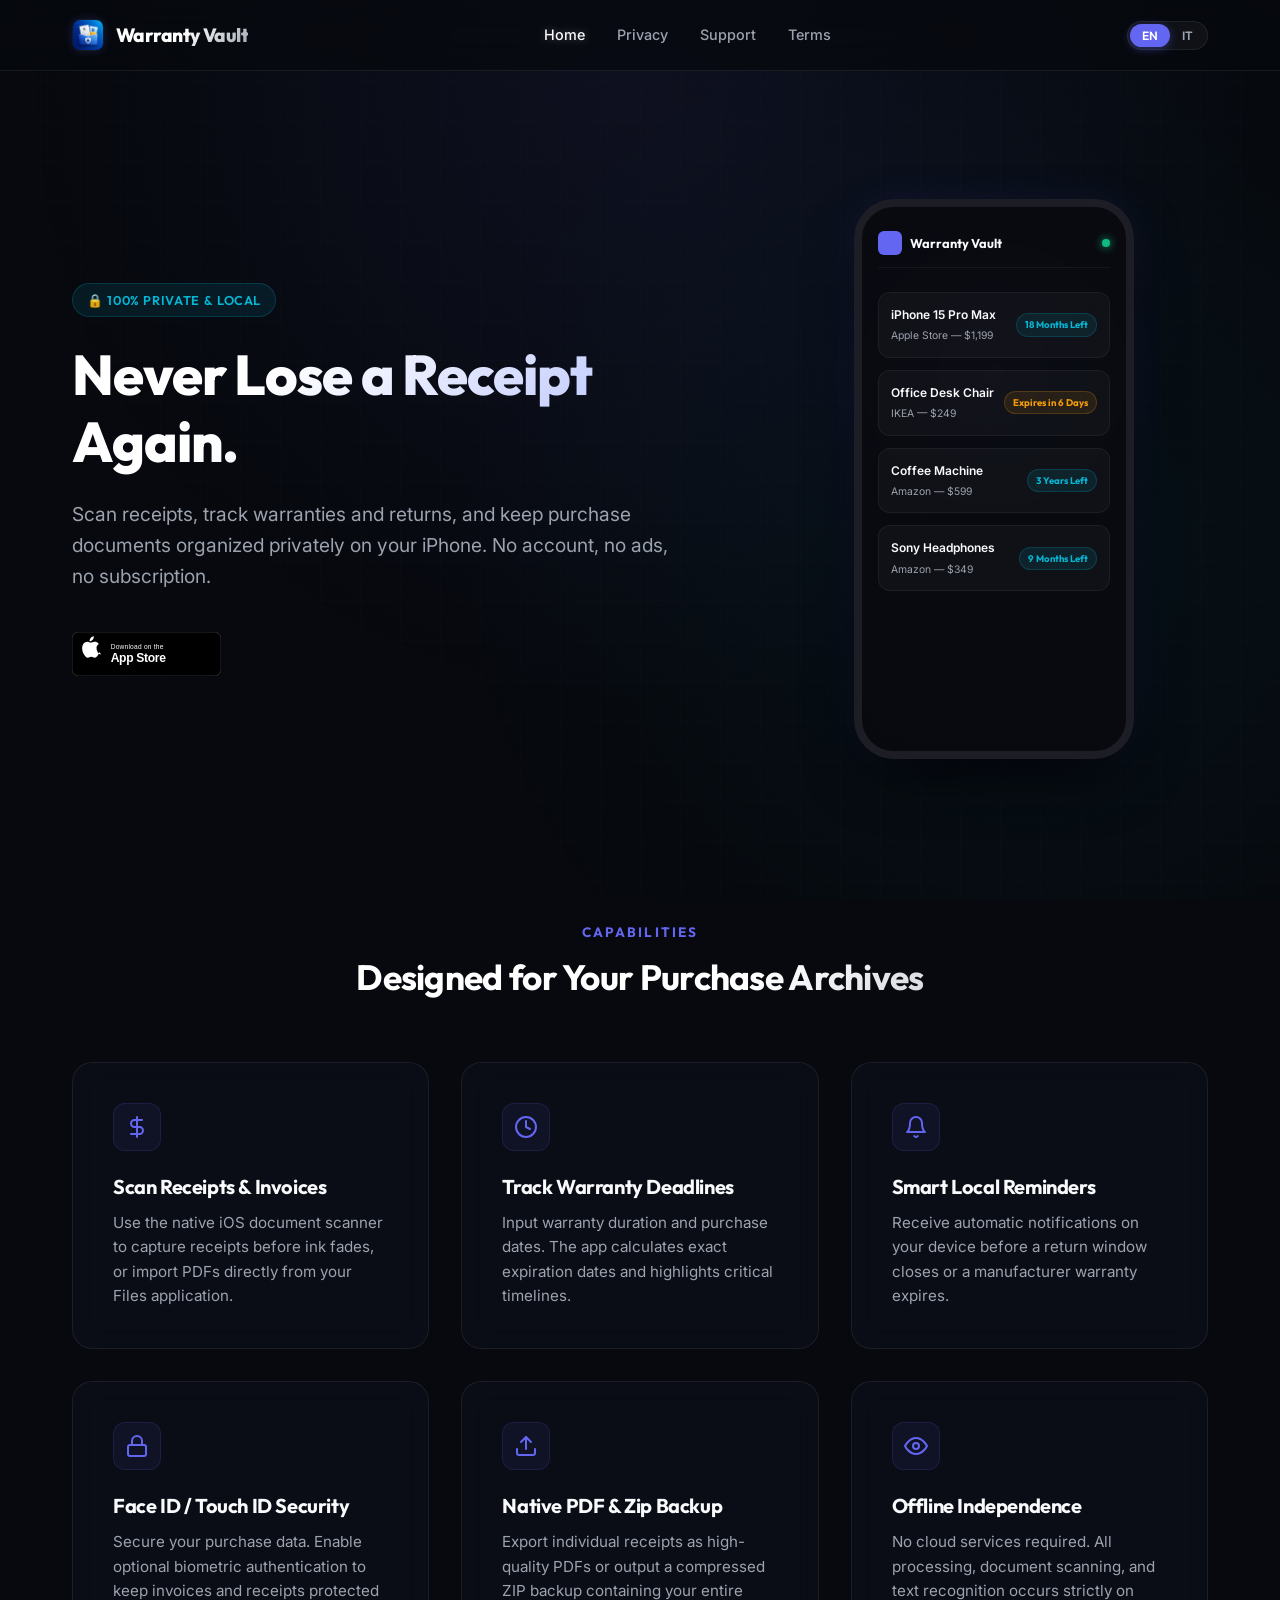
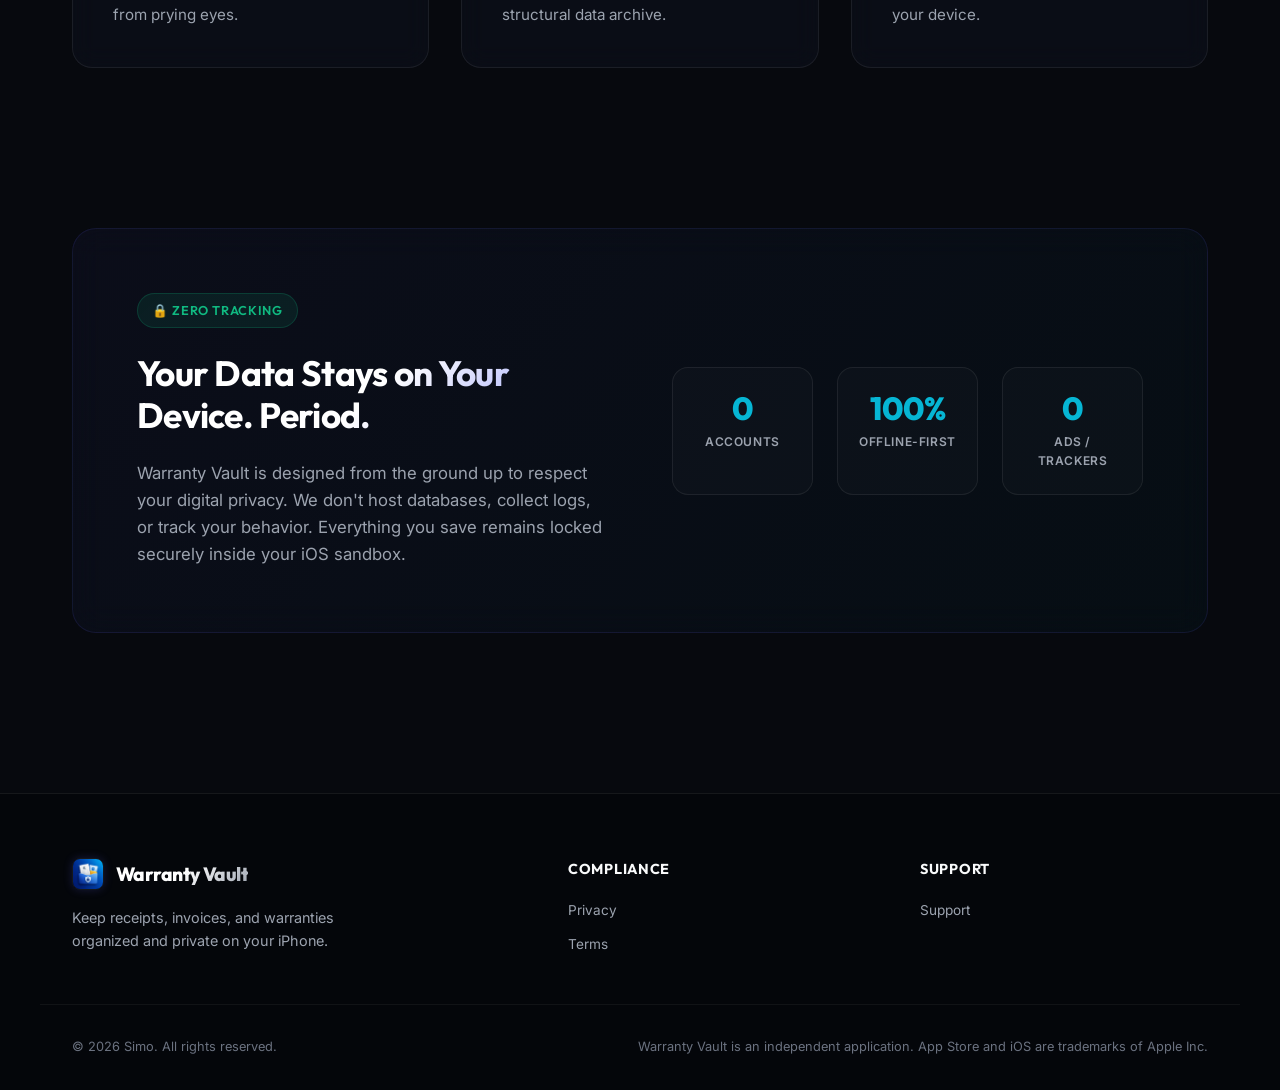
==== index.html @ 5eaad589 "creation sito web" ====
<!DOCTYPE html>
<html lang="en">
<head>
  <meta charset="UTF-8">
  <meta name="viewport" content="width=device-width, initial-scale=1.0">
  <title>Warranty Vault — Receipt & Warranty Tracker for iOS</title>
  <meta name="description" content="Scan receipts, track warranties & returns, and keep purchase documents organized privately on your iPhone. No account, no ads, no subscriptions.">
  <link rel="stylesheet" href="style.css">
  <link rel="shortcut icon" href="assets/appicon.png" type="image/png">
</head>
<body>

  <!-- Navigation Header -->
  <header>
    <div class="container nav-container">
      <a href="index.html" class="logo-group">
        <img src="assets/appicon.png" alt="Warranty Vault Logo" class="logo-icon">
        <span class="logo-text">Warranty Vault</span>
      </a>
      
      <nav>
        <ul class="nav-links">
          <li><a href="index.html" class="nav-link active" data-i18n="nav_home">Home</a></li>
          <li><a href="privacy.html" class="nav-link" data-i18n="nav_privacy">Privacy</a></li>
          <li><a href="support.html" class="nav-link" data-i18n="nav_support">Support</a></li>
          <li><a href="terms.html" class="nav-link" data-i18n="nav_terms">Terms</a></li>
        </ul>
      </nav>

      <div class="nav-controls">
        <div class="lang-switch">
          <button class="lang-btn active" id="lang-en" onclick="setLanguage('en')">EN</button>
          <button class="lang-btn" id="lang-it" onclick="setLanguage('it')">IT</button>
        </div>
      </div>
    </div>
  </header>

  <!-- Hero Section -->
  <section class="hero-section">
    <div class="container hero-grid">
      <div class="hero-content">
        <span class="badge-privacy" data-i18n="hero_badge">🔒 100% Private &amp; Local</span>
        <h1 class="hero-title" data-i18n="hero_title">Never Lose a Receipt Again.</h1>
        <p class="hero-subtitle" data-i18n="hero_subtitle">Scan receipts, track warranties, and organize product documents privately in one secure vault. No accounts, no subscriptions, no tracking.</p>
        
        <div class="hero-ctas">
          <a href="#" class="btn-appstore">
            <img src="assets/appstore.svg" alt="Download on the App Store">
          </a>
        </div>
      </div>
      
      <div class="hero-mockup-wrapper">
        <div class="glow-backdrop"></div>
        <div class="phone-mockup-container">
          <div class="mockup-ui">
            <div class="mockup-header">
              <div class="mockup-logo-area">
                <div class="mockup-logo"></div>
                <span class="mockup-logo-text" data-i18n="mockup_logo_text">Warranty Vault</span>
              </div>
              <div class="mockup-status-dot"></div>
            </div>
            
            <div class="mockup-list">
              <div class="mockup-card">
                <div class="mockup-card-left">
                  <span class="mockup-card-title" data-i18n="mockup_c1_title">iPhone 15 Pro Max</span>
                  <span class="mockup-card-sub" data-i18n="mockup_c1_sub">Apple Store — $1,199</span>
                </div>
                <span class="mockup-card-badge badge-cyan" data-i18n="mockup_c1_badge">18 Months Left</span>
              </div>
              
              <div class="mockup-card">
                <div class="mockup-card-left">
                  <span class="mockup-card-title" data-i18n="mockup_c2_title">Office Desk Chair</span>
                  <span class="mockup-card-sub" data-i18n="mockup_c2_sub">IKEA — $249</span>
                </div>
                <span class="mockup-card-badge badge-yellow" data-i18n="mockup_c2_badge">Expires in 6 Days</span>
              </div>

              <div class="mockup-card">
                <div class="mockup-card-left">
                  <span class="mockup-card-title" data-i18n="mockup_c3_title">Coffee Machine</span>
                  <span class="mockup-card-sub" data-i18n="mockup_c3_sub">Amazon — $599</span>
                </div>
                <span class="mockup-card-badge badge-cyan" data-i18n="mockup_c3_badge">3 Years Left</span>
              </div>

              <div class="mockup-card">
                <div class="mockup-card-left">
                  <span class="mockup-card-title" data-i18n="mockup_c4_title">Noise Canceling Headphones</span>
                  <span class="mockup-card-sub" data-i18n="mockup_c4_sub">Sony — $349</span>
                </div>
                <span class="mockup-card-badge badge-cyan" data-i18n="mockup_c4_badge">9 Months Left</span>
              </div>
            </div>
          </div>
        </div>
      </div>
    </div>
  </section>

  <!-- Features Grid -->
  <section class="features-section">
    <div class="container">
      <div class="section-header">
        <span class="section-label" data-i18n="features_label">Capabilities</span>
        <h2 class="section-title" data-i18n="features_title">Designed for Your Purchase Archives</h2>
      </div>

      <div class="features-grid">
        <!-- Feature 1 -->
        <div class="feature-card">
          <div class="feature-icon-box">
            <svg xmlns="http://www.w3.org/2000/svg" width="24" height="24" viewBox="0 0 24 24" fill="none" stroke="currentColor" stroke-width="2" stroke-linecap="round" stroke-linejoin="round"><path d="M12 2v20M17 5H9.5a3.5 3.5 0 0 0 0 7h5a3.5 3.5 0 0 1 0 7H6"/></svg>
          </div>
          <h3 class="feature-card-title" data-i18n="f1_title">Scan Receipts &amp; Invoices</h3>
          <p class="feature-card-desc" data-i18n="f1_desc">Use the native iOS document scanner to capture receipts before ink fades, or import PDFs directly from your Files application.</p>
        </div>

        <!-- Feature 2 -->
        <div class="feature-card">
          <div class="feature-icon-box">
            <svg xmlns="http://www.w3.org/2000/svg" width="24" height="24" viewBox="0 0 24 24" fill="none" stroke="currentColor" stroke-width="2" stroke-linecap="round" stroke-linejoin="round"><circle cx="12" cy="12" r="10"/><polyline points="12 6 12 12 16 14"/></svg>
          </div>
          <h3 class="feature-card-title" data-i18n="f2_title">Track Warranty Deadlines</h3>
          <p class="feature-card-desc" data-i18n="f2_desc">Input warranty duration and purchase dates. The app calculates exact expiration dates and highlights critical timelines.</p>
        </div>

        <!-- Feature 3 -->
        <div class="feature-card">
          <div class="feature-icon-box">
            <svg xmlns="http://www.w3.org/2000/svg" width="24" height="24" viewBox="0 0 24 24" fill="none" stroke="currentColor" stroke-width="2" stroke-linecap="round" stroke-linejoin="round"><path d="M18 8A6 6 0 0 0 6 8c0 7-3 9-3 9h18s-3-2-3-9"/><path d="M13.73 21a2 2 0 0 1-3.46 0"/></svg>
          </div>
          <h3 class="feature-card-title" data-i18n="f3_title">Smart Local Reminders</h3>
          <p class="feature-card-desc" data-i18n="f3_desc">Receive automatic notifications on your device before a return window closes or a manufacturer warranty expires.</p>
        </div>

        <!-- Feature 4 -->
        <div class="feature-card">
          <div class="feature-icon-box">
            <svg xmlns="http://www.w3.org/2000/svg" width="24" height="24" viewBox="0 0 24 24" fill="none" stroke="currentColor" stroke-width="2" stroke-linecap="round" stroke-linejoin="round"><rect x="3" y="11" width="18" height="11" rx="2" ry="2"/><path d="M7 11V7a5 5 0 0 1 10 0v4"/></svg>
          </div>
          <h3 class="feature-card-title" data-i18n="f4_title">Face ID / Touch ID Security</h3>
          <p class="feature-card-desc" data-i18n="f4_desc">Secure your purchase data. Enable optional biometric authentication to keep invoices and receipts protected from prying eyes.</p>
        </div>

        <!-- Feature 5 -->
        <div class="feature-card">
          <div class="feature-icon-box">
            <svg xmlns="http://www.w3.org/2000/svg" width="24" height="24" viewBox="0 0 24 24" fill="none" stroke="currentColor" stroke-width="2" stroke-linecap="round" stroke-linejoin="round"><path d="M21 15v4a2 2 0 0 1-2 2H5a2 2 0 0 1-2-2v-4"/><polyline points="17 8 12 3 7 8"/><line x1="12" y1="3" x2="12" y2="15"/></svg>
          </div>
          <h3 class="feature-card-title" data-i18n="f5_title">Native PDF &amp; Zip Backup</h3>
          <p class="feature-card-desc" data-i18n="f5_desc">Export individual receipts as high-quality PDFs or output a compressed ZIP backup containing your entire structural data archive.</p>
        </div>

        <!-- Feature 6 -->
        <div class="feature-card">
          <div class="feature-icon-box">
            <svg xmlns="http://www.w3.org/2000/svg" width="24" height="24" viewBox="0 0 24 24" fill="none" stroke="currentColor" stroke-width="2" stroke-linecap="round" stroke-linejoin="round"><path d="M1 12s4-8 11-8 11 8 11 8-4 8-11 8-11-8-11-8z"/><circle cx="12" cy="12" r="3"/></svg>
          </div>
          <h3 class="feature-card-title" data-i18n="f6_title">Offline Independence</h3>
          <p class="feature-card-desc" data-i18n="f6_desc">No cloud services required. All processing, document scanning, and text recognition occurs strictly on your device.</p>
        </div>
      </div>
    </div>
  </section>

  <!-- Privacy Callout -->
  <section class="privacy-assurance-section">
    <div class="container">
      <div class="privacy-box">
        <div class="privacy-left">
          <span class="badge-privacy" style="background: rgba(16, 185, 129, 0.1); border-color: rgba(16, 185, 129, 0.2); color: #10b981;" data-i18n="priv_badge">🔒 Zero Tracking</span>
          <h2 class="privacy-title" data-i18n="priv_title">Your Data Stays on Your Device. Period.</h2>
          <p class="privacy-desc" data-i18n="priv_desc">Warranty Vault is designed from the ground up to respect your digital privacy. We don't host databases, collect logs, or track your behavior. Everything you save remains locked securely inside your iOS sandbox.</p>
        </div>
        <div class="privacy-metrics">
          <div class="metric-card">
            <div class="metric-val">0</div>
            <div class="metric-lbl" data-i18n="priv_m1">Accounts</div>
          </div>
          <div class="metric-card">
            <div class="metric-val">100%</div>
            <div class="metric-lbl" data-i18n="priv_m2">Offline-first</div>
          </div>
          <div class="metric-card">
            <div class="metric-val">0</div>
            <div class="metric-lbl" data-i18n="priv_m3">Ads / trackers</div>
          </div>
        </div>
      </div>
    </div>
  </section>

  <!-- Footer -->
  <footer>
    <div class="container footer-grid">
      <div class="footer-brand">
        <a href="index.html" class="logo-group">
          <img src="assets/appicon.png" alt="Warranty Vault Logo" class="logo-icon">
          <span class="logo-text">Warranty Vault</span>
        </a>
        <p class="footer-tagline" data-i18n="footer_tagline">Keep receipts, invoices, and warranties organized and private on your iPhone.</p>
      </div>
      
      <div class="footer-nav">
        <span class="footer-nav-title" data-i18n="footer_title_legal">Compliance</span>
        <ul class="footer-nav-links">
          <li><a href="privacy.html" class="footer-nav-link" data-i18n="nav_privacy">Privacy Policy</a></li>
          <li><a href="terms.html" class="footer-nav-link" data-i18n="nav_terms">Terms of Service</a></li>
        </ul>
      </div>

      <div class="footer-nav">
        <span class="footer-nav-title" data-i18n="footer_title_support">Support</span>
        <ul class="footer-nav-links">
          <li><a href="support.html" class="footer-nav-link" data-i18n="nav_support">Contact Support / FAQs</a></li>
        </ul>
      </div>
    </div>
    
    <div class="container footer-bottom">
      <span data-i18n="footer_copyright">© 2026 Simo. All rights reserved.</span>
      <span data-i18n="footer_legal_notes">Warranty Vault is an independent application. App Store and iOS are trademarks of Apple Inc.</span>
    </div>
  </footer>

  <script src="app.js"></script>
</body>
</html>
---- style.css ----
@import url('https://fonts.googleapis.com/css2?family=Inter:wght@300;400;500;600;700&family=Outfit:wght@400;500;600;700;800&display=swap');

:root {
  --bg-primary: #07090e;
  --bg-secondary: #0f131f;
  --bg-card: rgba(15, 20, 35, 0.4);
  --bg-glass: rgba(255, 255, 255, 0.02);
  --border-glass: rgba(255, 255, 255, 0.07);
  --border-glass-hover: rgba(255, 255, 255, 0.15);
  
  --accent-primary: #6366f1;
  --accent-primary-rgb: 99, 102, 241;
  --accent-secondary: #06b6d4;
  --accent-secondary-rgb: 6, 182, 212;
  
  --text-primary: #f9fafb;
  --text-secondary: #9ca3af;
  --text-muted: #6b7280;
  
  --font-sans: 'Inter', -apple-system, BlinkMacSystemFont, "Segoe UI", Roboto, Helvetica, Arial, sans-serif;
  --font-tech: 'Outfit', sans-serif;
  
  --transition-smooth: all 0.3s cubic-bezier(0.4, 0, 0.2, 1);
  --glow-shadow: 0 0 30px rgba(99, 102, 241, 0.15);
  --container-width: 1200px;
}

/* Base Reset */
*, *::before, *::after {
  box-sizing: border-box;
  margin: 0;
  padding: 0;
}

html {
  scroll-behavior: smooth;
  color-scheme: dark;
}

body {
  font-family: var(--font-sans);
  background-color: var(--bg-primary);
  color: var(--text-primary);
  line-height: 1.6;
  overflow-x: hidden;
  position: relative;
}

/* Geometric Tech Background Grid Overlay */
body::before {
  content: "";
  position: fixed;
  top: 0;
  left: 0;
  width: 100vw;
  height: 100vh;
  background-image: 
    radial-gradient(circle at 50% 10%, rgba(99, 102, 241, 0.08) 0%, transparent 60%),
    radial-gradient(circle at 80% 60%, rgba(6, 182, 212, 0.05) 0%, transparent 50%),
    linear-gradient(rgba(255, 255, 255, 0.007) 1px, transparent 1px),
    linear-gradient(90deg, rgba(255, 255, 255, 0.007) 1px, transparent 1px);
  background-size: 100% 100%, 100% 100%, 40px 40px, 40px 40px;
  z-index: -1;
  pointer-events: none;
}

/* Scrollbar Styling */
::-webkit-scrollbar {
  width: 8px;
}
::-webkit-scrollbar-track {
  background: var(--bg-primary);
}
::-webkit-scrollbar-thumb {
  background: rgba(255, 255, 255, 0.1);
  border-radius: 4px;
}
::-webkit-scrollbar-thumb:hover {
  background: var(--accent-primary);
}

/* Typography */
h1, h2, h3, h4 {
  font-family: var(--font-tech);
  font-weight: 700;
  letter-spacing: -0.02em;
  line-height: 1.2;
}

a {
  color: inherit;
  text-decoration: none;
  transition: var(--transition-smooth);
}

/* Custom Selection Color */
::selection {
  background-color: rgba(99, 102, 241, 0.3);
  color: #fff;
}

/* Shared Containers */
.container {
  max-width: var(--container-width);
  margin: 0 auto;
  padding: 0 2rem;
  width: 100%;
}

/* Navigation Header */
header {
  position: sticky;
  top: 0;
  width: 100%;
  z-index: 100;
  background: rgba(7, 9, 14, 0.7);
  backdrop-filter: blur(16px);
  -webkit-backdrop-filter: blur(16px);
  border-bottom: 1px solid var(--border-glass);
}

header .nav-container {
  display: flex;
  justify-content: space-between;
  align-items: center;
  height: 70px;
}

.logo-group {
  display: flex;
  align-items: center;
  gap: 0.75rem;
}

.logo-icon {
  width: 32px;
  height: 32px;
  border-radius: 8px;
  border: 1px solid var(--border-glass);
  box-shadow: 0 0 10px rgba(99, 102, 241, 0.2);
}

.logo-text {
  font-family: var(--font-tech);
  font-weight: 800;
  font-size: 1.2rem;
  letter-spacing: -0.03em;
  background: linear-gradient(135deg, #fff 50%, #9ca3af 100%);
  -webkit-background-clip: text;
  -webkit-text-fill-color: transparent;
}

.nav-links {
  display: flex;
  align-items: center;
  gap: 2rem;
  list-style: none;
}

.nav-link {
  font-size: 0.9rem;
  color: var(--text-secondary);
  font-weight: 500;
}

.nav-link:hover, .nav-link.active {
  color: var(--text-primary);
  text-shadow: 0 0 10px rgba(255, 255, 255, 0.3);
}

/* Controls (Language switch) */
.nav-controls {
  display: flex;
  align-items: center;
  gap: 1rem;
}

.lang-switch {
  display: flex;
  background: rgba(255, 255, 255, 0.04);
  border: 1px solid var(--border-glass);
  border-radius: 20px;
  padding: 2px;
  position: relative;
}

.lang-btn {
  background: transparent;
  border: none;
  color: var(--text-secondary);
  padding: 4px 12px;
  font-family: var(--font-tech);
  font-weight: 600;
  font-size: 0.75rem;
  cursor: pointer;
  border-radius: 18px;
  transition: var(--transition-smooth);
}

.lang-btn.active {
  background: var(--accent-primary);
  color: #fff;
  box-shadow: 0 2px 10px rgba(99, 102, 241, 0.4);
}

/* Hero Section */
.hero-section {
  padding: 8rem 0 5rem 0;
  position: relative;
  overflow: hidden;
}

.hero-grid {
  display: grid;
  grid-template-columns: 1.2fr 0.8fr;
  gap: 4rem;
  align-items: center;
}

.hero-content {
  display: flex;
  flex-direction: column;
  gap: 1.5rem;
}

.badge-privacy {
  display: inline-flex;
  align-items: center;
  gap: 0.5rem;
  background: rgba(6, 182, 212, 0.1);
  border: 1px solid rgba(6, 182, 212, 0.2);
  color: var(--accent-secondary);
  font-family: var(--font-tech);
  font-weight: 600;
  font-size: 0.8rem;
  padding: 6px 14px;
  border-radius: 50px;
  align-self: flex-start;
  letter-spacing: 0.05em;
  text-transform: uppercase;
}

.hero-title {
  font-size: 3.5rem;
  font-weight: 800;
  background: linear-gradient(135deg, #ffffff 30%, #a5b4fc 100%);
  -webkit-background-clip: text;
  -webkit-text-fill-color: transparent;
}

.hero-subtitle {
  font-size: 1.2rem;
  color: var(--text-secondary);
  max-width: 600px;
}

.hero-ctas {
  display: flex;
  align-items: center;
  gap: 1.25rem;
  margin-top: 1rem;
}

.btn-primary {
  display: inline-flex;
  align-items: center;
  justify-content: center;
  background: linear-gradient(135deg, var(--accent-primary) 0%, #4338ca 100%);
  border: 1px solid rgba(255, 255, 255, 0.1);
  color: #fff;
  font-family: var(--font-tech);
  font-weight: 600;
  padding: 12px 28px;
  border-radius: 10px;
  gap: 0.75rem;
  box-shadow: var(--glow-shadow);
}

.btn-primary:hover {
  transform: translateY(-2px);
  box-shadow: 0 0 40px rgba(99, 102, 241, 0.35);
  border-color: rgba(255, 255, 255, 0.25);
}

.btn-appstore img {
  height: 44px;
  width: auto;
  display: block;
}

.btn-appstore:hover {
  transform: translateY(-2px);
  filter: brightness(1.1);
}

/* Glass Mockup Frame */
.hero-mockup-wrapper {
  position: relative;
  display: flex;
  justify-content: center;
}

.phone-mockup-container {
  width: 280px;
  height: 560px;
  background: rgba(10, 10, 15, 0.85);
  border: 8px solid #1c1d25;
  border-radius: 40px;
  box-shadow: 0 25px 60px -15px rgba(0, 0, 0, 0.9), 0 0 40px rgba(99, 102, 241, 0.1);
  overflow: hidden;
  position: relative;
}

/* Dynamic glow effect behind phone */
.glow-backdrop {
  position: absolute;
  width: 350px;
  height: 350px;
  background: radial-gradient(circle, rgba(99, 102, 241, 0.15) 0%, transparent 70%);
  z-index: -1;
  filter: blur(20px);
}

/* Internal Mockup Shell (UI of Warranty Vault) */
.mockup-ui {
  display: flex;
  flex-direction: column;
  height: 100%;
  padding: 1.5rem 1rem;
}

.mockup-header {
  display: flex;
  justify-content: space-between;
  align-items: center;
  margin-bottom: 1.5rem;
  border-bottom: 1px solid rgba(255, 255, 255, 0.05);
  padding-bottom: 0.75rem;
}

.mockup-logo-area {
  display: flex;
  align-items: center;
  gap: 0.5rem;
}

.mockup-logo {
  width: 24px;
  height: 24px;
  border-radius: 6px;
  background: var(--accent-primary);
}

.mockup-logo-text {
  font-family: var(--font-tech);
  font-size: 0.8rem;
  font-weight: 700;
}

.mockup-status-dot {
  width: 8px;
  height: 8px;
  border-radius: 50%;
  background: #10b981;
  box-shadow: 0 0 8px #10b981;
}

/* Mockup Lists */
.mockup-list {
  display: flex;
  flex-direction: column;
  gap: 0.75rem;
}

.mockup-card {
  background: rgba(255, 255, 255, 0.03);
  border: 1px solid rgba(255, 255, 255, 0.05);
  border-radius: 12px;
  padding: 0.75rem;
  display: flex;
  justify-content: space-between;
  align-items: center;
}

.mockup-card-left {
  display: flex;
  flex-direction: column;
  gap: 0.25rem;
}

.mockup-card-title {
  font-size: 0.75rem;
  font-weight: 600;
}

.mockup-card-sub {
  font-size: 0.65rem;
  color: var(--text-secondary);
}

.mockup-card-badge {
  font-size: 0.6rem;
  font-family: var(--font-tech);
  font-weight: 700;
  padding: 3px 8px;
  border-radius: 30px;
}

.badge-cyan {
  background: rgba(6, 182, 212, 0.1);
  color: var(--accent-secondary);
  border: 1px solid rgba(6, 182, 212, 0.2);
}

.badge-yellow {
  background: rgba(245, 158, 11, 0.1);
  color: #f59e0b;
  border: 1px solid rgba(245, 158, 11, 0.2);
}

/* Section Header */
.section-header {
  text-align: center;
  margin-bottom: 4rem;
}

.section-label {
  display: inline-block;
  font-family: var(--font-tech);
  color: var(--accent-primary);
  font-weight: 700;
  font-size: 0.85rem;
  letter-spacing: 0.15em;
  text-transform: uppercase;
  margin-bottom: 0.75rem;
}

.section-title {
  font-size: 2.2rem;
  background: linear-gradient(135deg, #fff 60%, #9ca3af 100%);
  -webkit-background-clip: text;
  -webkit-text-fill-color: transparent;
}

/* Features Grid */
.features-section {
  padding: 5rem 0;
}

.features-grid {
  display: grid;
  grid-template-columns: repeat(auto-fit, minmax(320px, 1fr));
  gap: 2rem;
}

.feature-card {
  background: var(--bg-card);
  border: 1px solid var(--border-glass);
  border-radius: 20px;
  padding: 2.5rem;
  backdrop-filter: blur(12px);
  -webkit-backdrop-filter: blur(12px);
  transition: var(--transition-smooth);
  position: relative;
  overflow: hidden;
}

.feature-card::before {
  content: "";
  position: absolute;
  top: 0;
  left: 0;
  width: 100%;
  height: 2px;
  background: linear-gradient(90deg, var(--accent-primary), var(--accent-secondary));
  opacity: 0;
  transition: var(--transition-smooth);
}

.feature-card:hover {
  transform: translateY(-5px);
  border-color: var(--border-glass-hover);
  box-shadow: 0 10px 30px -10px rgba(0, 0, 0, 0.5), 0 0 20px rgba(99, 102, 241, 0.05);
}

.feature-card:hover::before {
  opacity: 1;
}

.feature-icon-box {
  width: 48px;
  height: 48px;
  border-radius: 12px;
  background: rgba(99, 102, 241, 0.07);
  border: 1px solid rgba(99, 102, 241, 0.15);
  display: flex;
  align-items: center;
  justify-content: center;
  margin-bottom: 1.5rem;
  color: var(--accent-primary);
}

.feature-card:hover .feature-icon-box {
  background: rgba(99, 102, 241, 0.15);
  color: #fff;
  border-color: var(--accent-primary);
  box-shadow: 0 0 12px rgba(99, 102, 241, 0.2);
}

.feature-card-title {
  font-size: 1.25rem;
  margin-bottom: 0.75rem;
}

.feature-card-desc {
  font-size: 0.95rem;
  color: var(--text-secondary);
}

/* Privacy Assurance Section */
.privacy-assurance-section {
  padding: 5rem 0;
}

.privacy-box {
  background: linear-gradient(135deg, rgba(99, 102, 241, 0.05) 0%, rgba(6, 182, 212, 0.03) 100%);
  border: 1px solid rgba(99, 102, 241, 0.12);
  border-radius: 24px;
  padding: 4rem;
  backdrop-filter: blur(16px);
  -webkit-backdrop-filter: blur(16px);
  display: grid;
  grid-template-columns: 1fr 1fr;
  gap: 4rem;
  align-items: center;
}

.privacy-left {
  display: flex;
  flex-direction: column;
  gap: 1.5rem;
}

.privacy-title {
  font-size: 2.2rem;
  background: linear-gradient(135deg, #fff 50%, #818cf8 100%);
  -webkit-background-clip: text;
  -webkit-text-fill-color: transparent;
}

.privacy-desc {
  color: var(--text-secondary);
  font-size: 1.05rem;
}

.privacy-metrics {
  display: grid;
  grid-template-columns: repeat(3, 1fr);
  gap: 1.5rem;
  text-align: center;
}

.metric-card {
  background: rgba(255, 255, 255, 0.02);
  border: 1px solid var(--border-glass);
  border-radius: 16px;
  padding: 1.5rem 1rem;
}

.metric-val {
  font-family: var(--font-tech);
  font-size: 2rem;
  font-weight: 800;
  color: var(--accent-secondary);
  line-height: 1;
  margin-bottom: 0.5rem;
}

.metric-lbl {
  font-size: 0.75rem;
  font-weight: 600;
  text-transform: uppercase;
  color: var(--text-secondary);
  letter-spacing: 0.05em;
}

/* Static Docs Layout (Privacy / Support / Terms) */
.page-hero {
  padding: 6rem 0 3rem 0;
  text-align: center;
  border-bottom: 1px solid var(--border-glass);
  margin-bottom: 4rem;
}

.page-title {
  font-size: 2.8rem;
  margin-bottom: 0.5rem;
  background: linear-gradient(135deg, #fff 50%, #a5b4fc 100%);
  -webkit-background-clip: text;
  -webkit-text-fill-color: transparent;
}

.page-subtitle {
  color: var(--text-secondary);
  font-size: 1rem;
}

.doc-layout {
  display: grid;
  grid-template-columns: 3fr 1fr;
  gap: 4rem;
  padding-bottom: 8rem;
}

.doc-content {
  background: var(--bg-card);
  border: 1px solid var(--border-glass);
  border-radius: 20px;
  padding: 3rem;
  backdrop-filter: blur(12px);
  -webkit-backdrop-filter: blur(12px);
}

.doc-section {
  margin-bottom: 2.5rem;
}

.doc-section:last-child {
  margin-bottom: 0;
}

.doc-section h2 {
  font-size: 1.4rem;
  color: var(--text-primary);
  margin-bottom: 1rem;
  border-bottom: 1px solid rgba(255, 255, 255, 0.05);
  padding-bottom: 0.5rem;
}

.doc-section p {
  color: var(--text-secondary);
  font-size: 0.95rem;
  margin-bottom: 1rem;
}

.doc-section ul {
  list-style: none;
  margin-left: 0.5rem;
  margin-bottom: 1.5rem;
}

.doc-section li {
  color: var(--text-secondary);
  font-size: 0.95rem;
  margin-bottom: 0.5rem;
  position: relative;
  padding-left: 1.25rem;
}

.doc-section li::before {
  content: "•";
  color: var(--accent-primary);
  font-size: 1.2rem;
  position: absolute;
  left: 0;
  top: -2px;
}

.doc-sidebar {
  display: flex;
  flex-direction: column;
  gap: 2rem;
}

.sidebar-box {
  background: var(--bg-card);
  border: 1px solid var(--border-glass);
  border-radius: 16px;
  padding: 1.5rem;
  backdrop-filter: blur(12px);
  -webkit-backdrop-filter: blur(12px);
}

.sidebar-title {
  font-size: 1rem;
  margin-bottom: 0.75rem;
}

.sidebar-desc {
  font-size: 0.85rem;
  color: var(--text-secondary);
  margin-bottom: 1rem;
}

/* Interactive FAQ Grid */
.faq-grid {
  display: flex;
  flex-direction: column;
  gap: 1rem;
  margin-top: 1.5rem;
}

.faq-item {
  background: rgba(255, 255, 255, 0.015);
  border: 1px solid var(--border-glass);
  border-radius: 12px;
  overflow: hidden;
  transition: var(--transition-smooth);
}

.faq-question {
  width: 100%;
  background: transparent;
  border: none;
  color: var(--text-primary);
  text-align: left;
  font-family: var(--font-tech);
  font-size: 0.95rem;
  font-weight: 600;
  padding: 1.25rem;
  cursor: pointer;
  display: flex;
  justify-content: space-between;
  align-items: center;
}

.faq-question::after {
  content: "+";
  font-size: 1.2rem;
  color: var(--accent-primary);
  transition: var(--transition-smooth);
}

.faq-item.active {
  border-color: rgba(99, 102, 241, 0.3);
  background: rgba(255, 255, 255, 0.03);
}

.faq-item.active .faq-question::after {
  content: "−";
  transform: rotate(180deg);
}

.faq-answer {
  max-height: 0;
  overflow: hidden;
  transition: max-height 0.3s cubic-bezier(0, 1, 0, 1);
  padding: 0 1.25rem;
  color: var(--text-secondary);
  font-size: 0.9rem;
}

.faq-item.active .faq-answer {
  max-height: 1000px;
  padding-bottom: 1.25rem;
  transition: max-height 0.3s cubic-bezier(1, 0, 1, 0);
}

/* Dynamic Support Form Setup */
.support-form {
  display: flex;
  flex-direction: column;
  gap: 1.25rem;
  margin-top: 1.5rem;
}

.form-group {
  display: flex;
  flex-direction: column;
  gap: 0.5rem;
}

.form-label {
  font-size: 0.85rem;
  font-weight: 500;
  color: var(--text-secondary);
}

.form-input, .form-textarea {
  background: rgba(255, 255, 255, 0.02);
  border: 1px solid var(--border-glass);
  border-radius: 10px;
  color: #fff;
  padding: 0.75rem 1rem;
  font-family: var(--font-sans);
  font-size: 0.9rem;
  transition: var(--transition-smooth);
}

.form-input:focus, .form-textarea:focus {
  outline: none;
  background: rgba(255, 255, 255, 0.04);
  border-color: var(--accent-primary);
  box-shadow: 0 0 12px rgba(99, 102, 241, 0.15);
}

/* Modern HTML5 User Validation (Valid / Invalid states on unfocus) */
.form-input:user-invalid, .form-textarea:user-invalid {
  border-color: #ef4444;
  background: rgba(239, 68, 68, 0.02);
}

.form-input:user-valid, .form-textarea:user-valid {
  border-color: #10b981;
}

.form-textarea {
  resize: vertical;
  min-height: 120px;
}

.form-submit-btn {
  background: linear-gradient(135deg, var(--accent-primary) 0%, #4338ca 100%);
  border: none;
  color: #fff;
  font-family: var(--font-tech);
  font-weight: 600;
  padding: 10px 24px;
  border-radius: 8px;
  cursor: pointer;
  transition: var(--transition-smooth);
  align-self: flex-start;
  box-shadow: 0 4px 12px rgba(99, 102, 241, 0.2);
}

.form-submit-btn:hover {
  transform: translateY(-1px);
  box-shadow: 0 4px 20px rgba(99, 102, 241, 0.4);
}

.form-status-msg {
  padding: 1rem;
  border-radius: 8px;
  font-size: 0.85rem;
  display: none;
  font-weight: 500;
  animation: fadeIn 0.3s ease;
}

.form-status-msg.success {
  background: rgba(16, 185, 129, 0.1);
  border: 1px solid rgba(16, 185, 129, 0.2);
  color: #10b981;
}

/* Footer Section */
footer {
  background: #04060a;
  border-top: 1px solid var(--border-glass);
  padding: 4rem 0 2rem 0;
  margin-top: 5rem;
}

.footer-grid {
  display: grid;
  grid-template-columns: 1.5fr 1fr 1fr;
  gap: 4rem;
  margin-bottom: 3rem;
}

.footer-brand {
  display: flex;
  flex-direction: column;
  gap: 1rem;
}

.footer-tagline {
  font-size: 0.9rem;
  color: var(--text-secondary);
  max-width: 320px;
}

.footer-nav {
  display: flex;
  flex-direction: column;
  gap: 1rem;
}

.footer-nav-title {
  font-family: var(--font-tech);
  font-size: 0.9rem;
  font-weight: 700;
  text-transform: uppercase;
  letter-spacing: 0.05em;
  color: var(--text-primary);
}

.footer-nav-links {
  list-style: none;
  display: flex;
  flex-direction: column;
  gap: 0.5rem;
}

.footer-nav-link {
  font-size: 0.85rem;
  color: var(--text-secondary);
}

.footer-nav-link:hover {
  color: var(--text-primary);
  padding-left: 4px;
}

.footer-bottom {
  display: flex;
  justify-content: space-between;
  align-items: center;
  border-top: 1px solid rgba(255, 255, 255, 0.05);
  padding-top: 2rem;
  color: var(--text-muted);
  font-size: 0.8rem;
}

/* Translation engine transition opacity class */
.fade-out {
  opacity: 0.2;
}

/* Simple Keyframes animations */
@keyframes fadeIn {
  from { opacity: 0; transform: translateY(10px); }
  to { opacity: 1; transform: translateY(0); }
}

/* Responsive Breaks */
@media (max-width: 968px) {
  .hero-grid {
    grid-template-columns: 1fr;
    text-align: center;
    gap: 3rem;
  }
  
  .badge-privacy {
    align-self: center;
  }
  
  .hero-ctas {
    justify-content: center;
  }
  
  .privacy-box {
    grid-template-columns: 1fr;
    gap: 3rem;
    padding: 3rem;
  }
  
  .doc-layout {
    grid-template-columns: 1fr;
    gap: 3rem;
  }
  
  .footer-grid {
    grid-template-columns: 1fr;
    gap: 2.5rem;
  }
}

@media (max-width: 576px) {
  .hero-title {
    font-size: 2.5rem;
  }
  
  .hero-subtitle {
    font-size: 1rem;
  }
  
  .hero-ctas {
    flex-direction: column;
    width: 100%;
  }
  
  .btn-primary {
    width: 100%;
  }
  
  .btn-appstore {
    width: 100%;
    display: flex;
    justify-content: center;
  }
  
  .container {
    padding: 0 1rem;
  }
  
  .doc-content {
    padding: 2rem 1.5rem;
  }
}
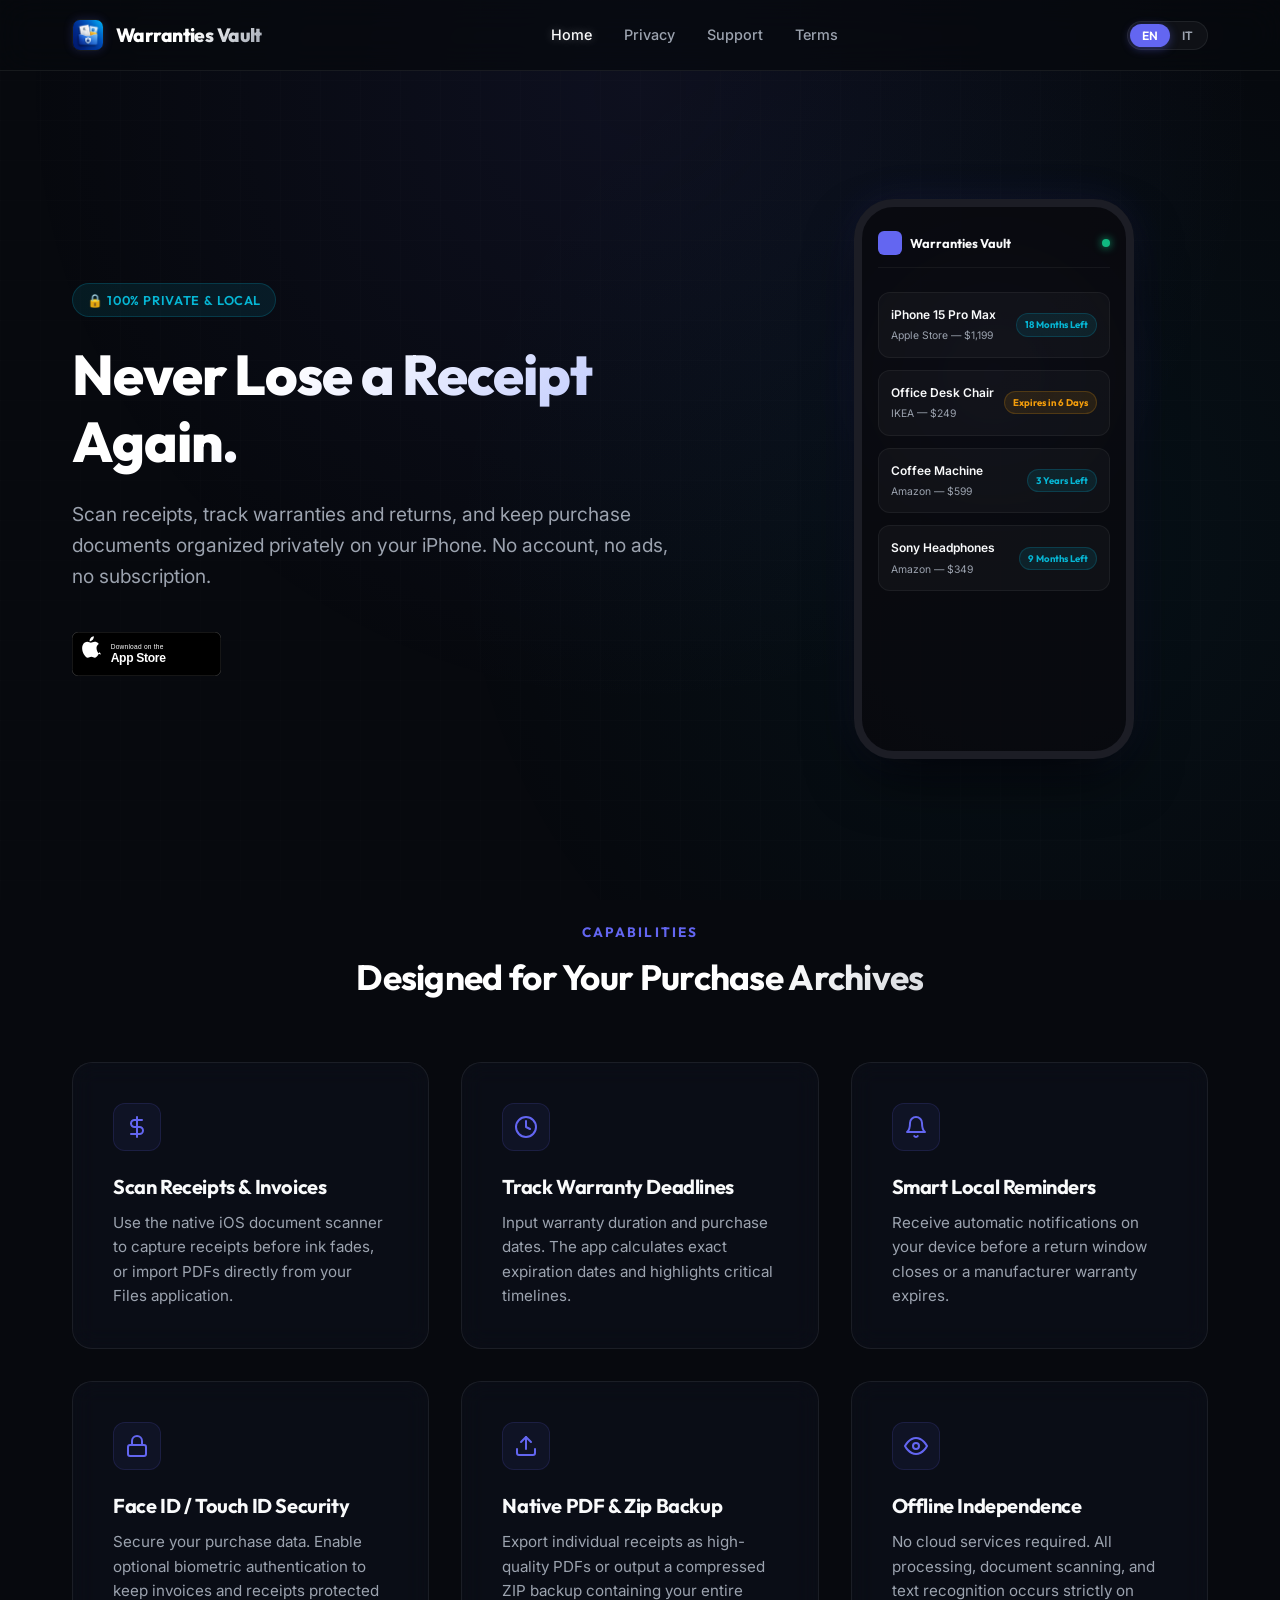
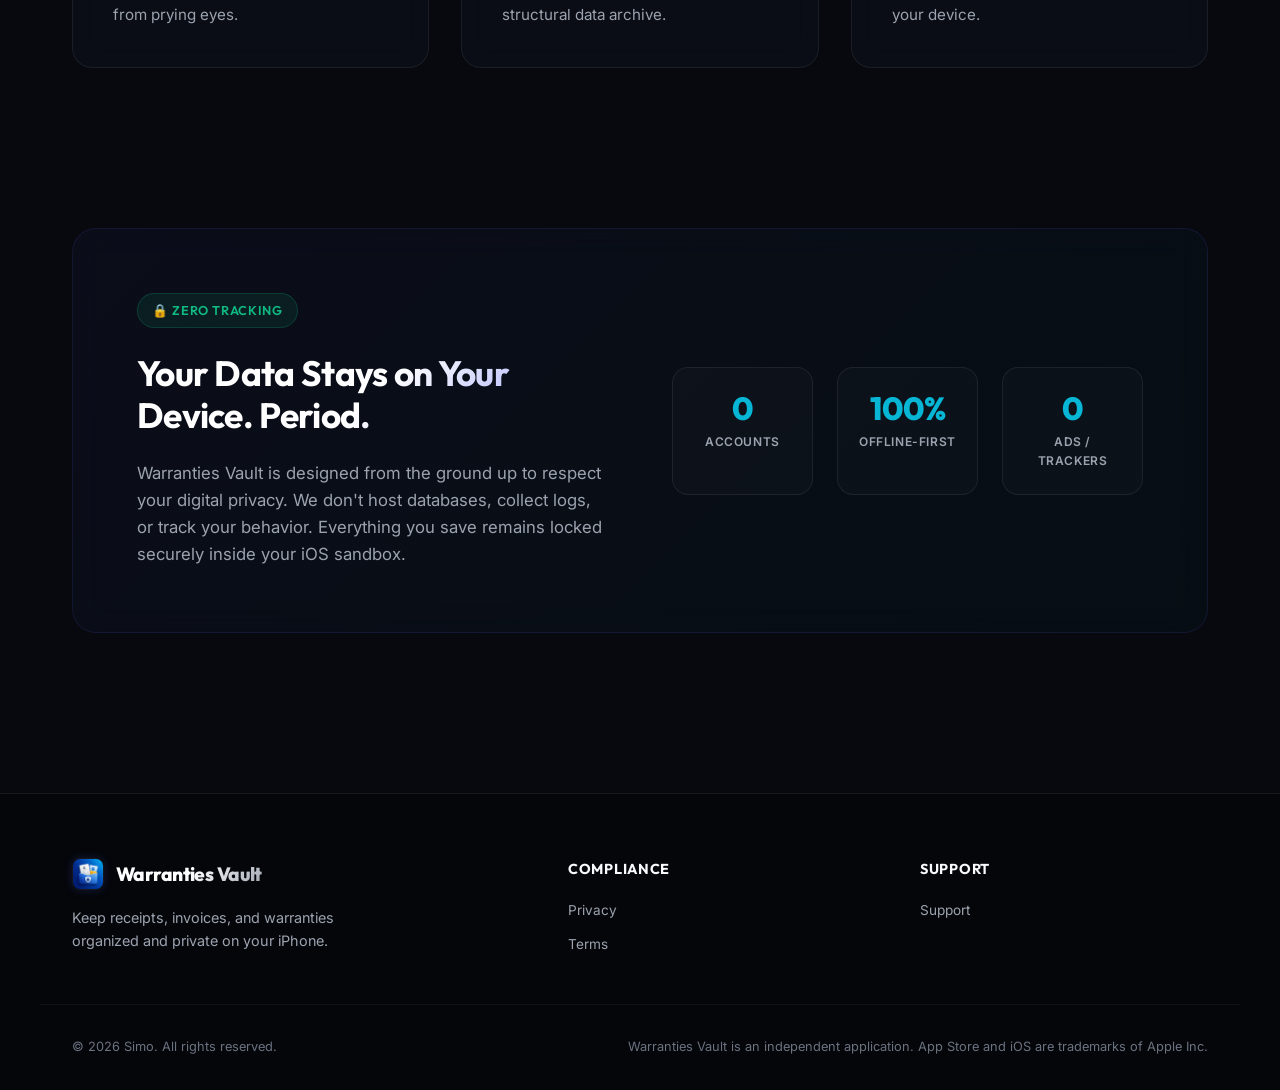
==== commit 19e38ab4: "rebranding corretto" ====
--- a/index.html
+++ b/index.html
@@ -3,7 +3,7 @@
 <head>
   <meta charset="UTF-8">
   <meta name="viewport" content="width=device-width, initial-scale=1.0">
-  <title>Warranty Vault — Receipt & Warranty Tracker for iOS</title>
+  <title>Warranties Vault — Receipt & Warranty Tracker for iOS</title>
   <meta name="description" content="Scan receipts, track warranties & returns, and keep purchase documents organized privately on your iPhone. No account, no ads, no subscriptions.">
   <link rel="stylesheet" href="style.css">
   <link rel="shortcut icon" href="assets/appicon.png" type="image/png">
@@ -14,8 +14,8 @@
   <header>
     <div class="container nav-container">
       <a href="index.html" class="logo-group">
-        <img src="assets/appicon.png" alt="Warranty Vault Logo" class="logo-icon">
-        <span class="logo-text">Warranty Vault</span>
+        <img src="assets/appicon.png" alt="Warranties Vault Logo" class="logo-icon">
+        <span class="logo-text">Warranties Vault</span>
       </a>
       
       <nav>
@@ -58,7 +58,7 @@
             <div class="mockup-header">
               <div class="mockup-logo-area">
                 <div class="mockup-logo"></div>
-                <span class="mockup-logo-text" data-i18n="mockup_logo_text">Warranty Vault</span>
+                <span class="mockup-logo-text" data-i18n="mockup_logo_text">Warranties Vault</span>
               </div>
               <div class="mockup-status-dot"></div>
             </div>
@@ -175,7 +175,7 @@
         <div class="privacy-left">
           <span class="badge-privacy" style="background: rgba(16, 185, 129, 0.1); border-color: rgba(16, 185, 129, 0.2); color: #10b981;" data-i18n="priv_badge">🔒 Zero Tracking</span>
           <h2 class="privacy-title" data-i18n="priv_title">Your Data Stays on Your Device. Period.</h2>
-          <p class="privacy-desc" data-i18n="priv_desc">Warranty Vault is designed from the ground up to respect your digital privacy. We don't host databases, collect logs, or track your behavior. Everything you save remains locked securely inside your iOS sandbox.</p>
+          <p class="privacy-desc" data-i18n="priv_desc">Warranties Vault is designed from the ground up to respect your digital privacy. We don't host databases, collect logs, or track your behavior. Everything you save remains locked securely inside your iOS sandbox.</p>
         </div>
         <div class="privacy-metrics">
           <div class="metric-card">
@@ -200,8 +200,8 @@
     <div class="container footer-grid">
       <div class="footer-brand">
         <a href="index.html" class="logo-group">
-          <img src="assets/appicon.png" alt="Warranty Vault Logo" class="logo-icon">
-          <span class="logo-text">Warranty Vault</span>
+          <img src="assets/appicon.png" alt="Warranties Vault Logo" class="logo-icon">
+          <span class="logo-text">Warranties Vault</span>
         </a>
         <p class="footer-tagline" data-i18n="footer_tagline">Keep receipts, invoices, and warranties organized and private on your iPhone.</p>
       </div>
@@ -224,7 +224,7 @@
     
     <div class="container footer-bottom">
       <span data-i18n="footer_copyright">© 2026 Simo. All rights reserved.</span>
-      <span data-i18n="footer_legal_notes">Warranty Vault is an independent application. App Store and iOS are trademarks of Apple Inc.</span>
+      <span data-i18n="footer_legal_notes">Warranties Vault is an independent application. App Store and iOS are trademarks of Apple Inc.</span>
     </div>
   </footer>
 
--- a/style.css
+++ b/style.css
@@ -321,7 +321,7 @@
   filter: blur(20px);
 }
 
-/* Internal Mockup Shell (UI of Warranty Vault) */
+/* Internal Mockup Shell (UI of Warranties Vault) */
 .mockup-ui {
   display: flex;
   flex-direction: column;
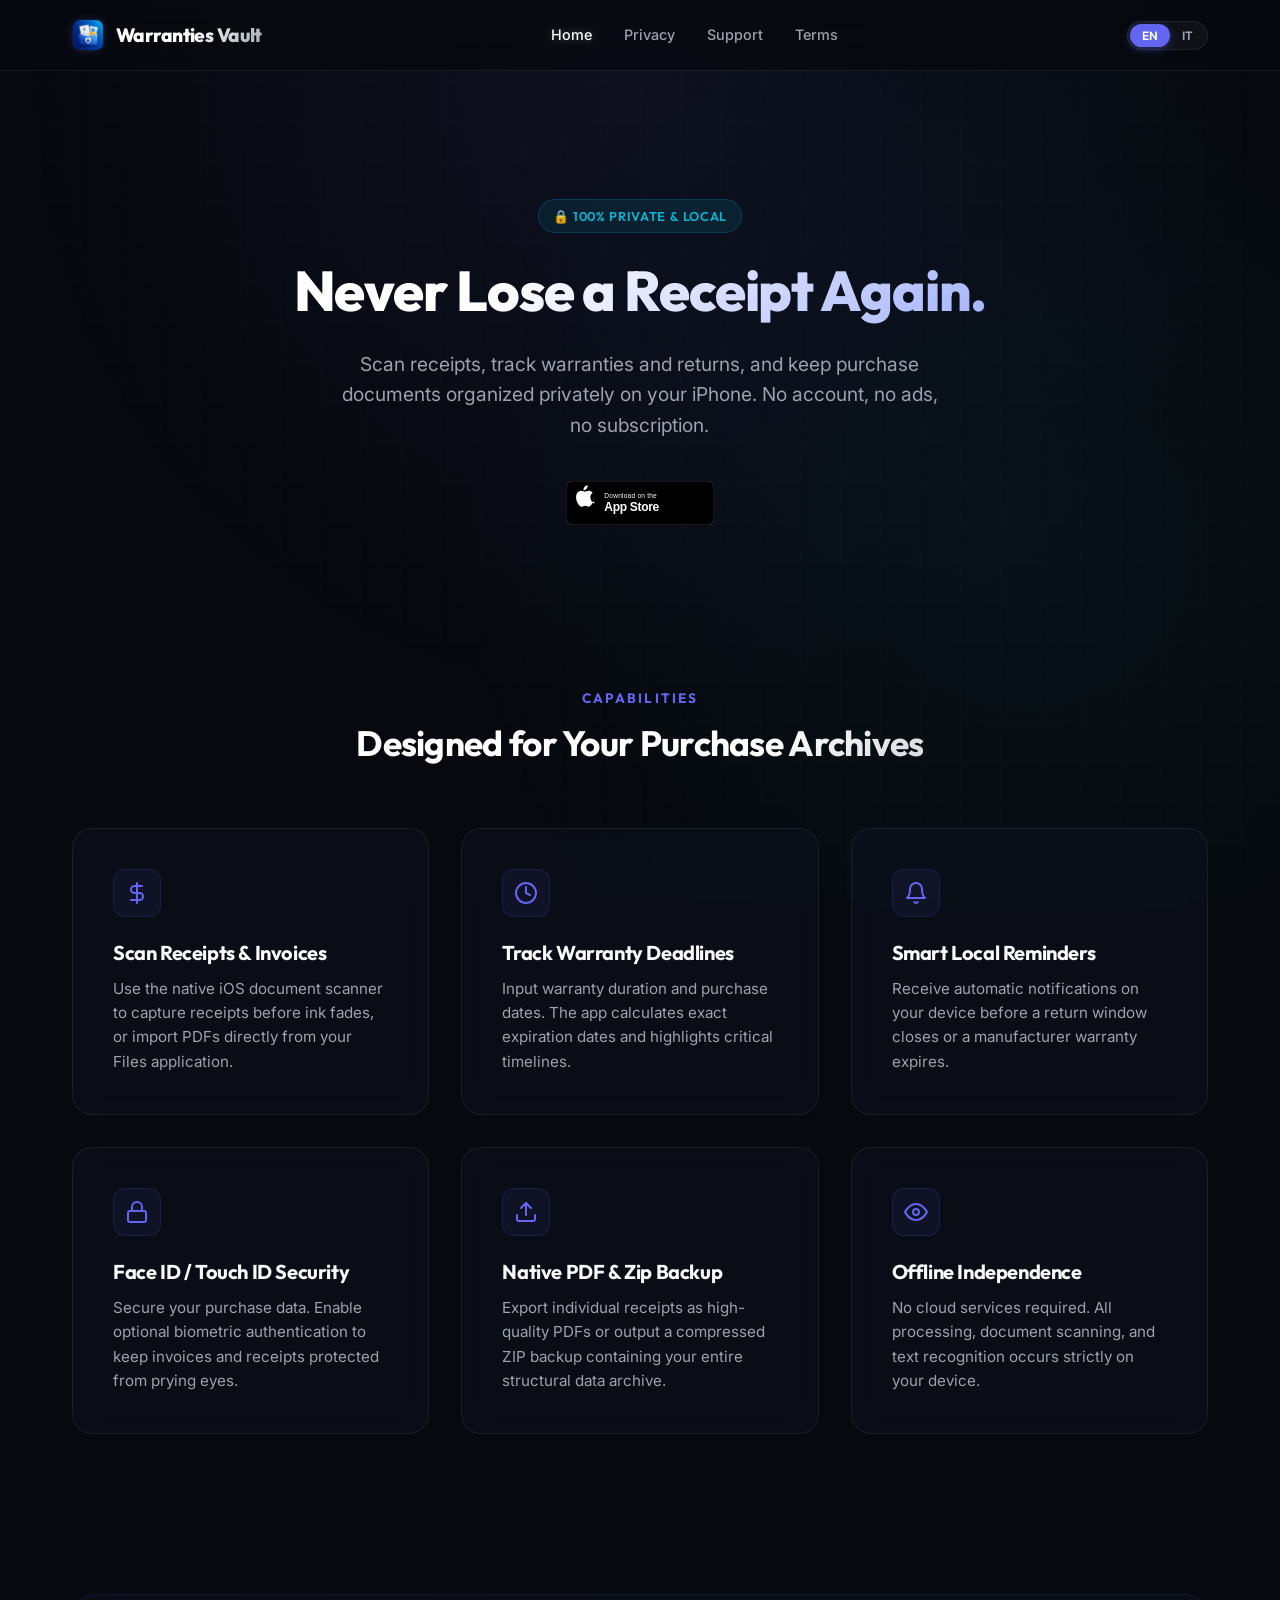
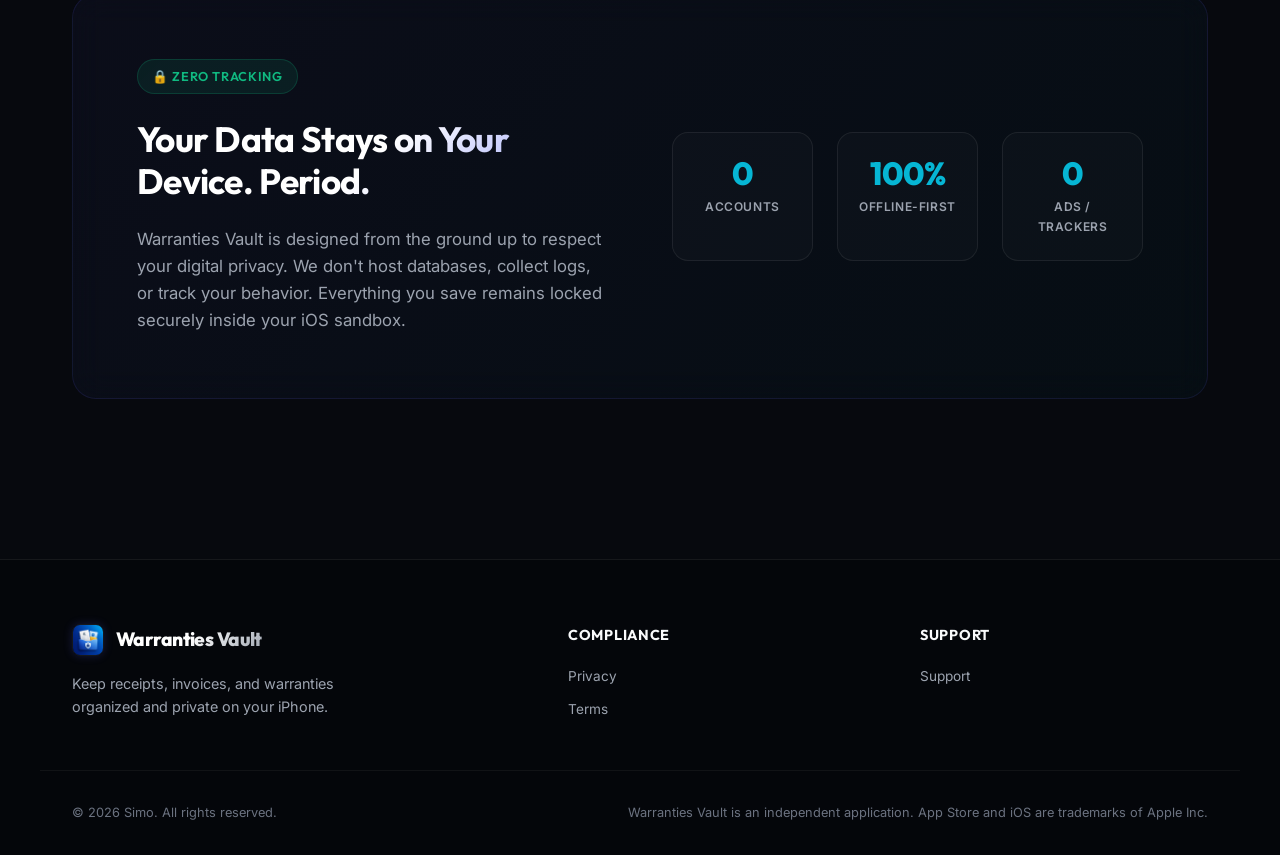
==== commit a234b365: "remove mock iPhone" ====
--- a/index.html
+++ b/index.html
@@ -48,55 +48,6 @@
           <a href="#" class="btn-appstore">
             <img src="assets/appstore.svg" alt="Download on the App Store">
           </a>
-        </div>
-      </div>
-      
-      <div class="hero-mockup-wrapper">
-        <div class="glow-backdrop"></div>
-        <div class="phone-mockup-container">
-          <div class="mockup-ui">
-            <div class="mockup-header">
-              <div class="mockup-logo-area">
-                <div class="mockup-logo"></div>
-                <span class="mockup-logo-text" data-i18n="mockup_logo_text">Warranties Vault</span>
-              </div>
-              <div class="mockup-status-dot"></div>
-            </div>
-            
-            <div class="mockup-list">
-              <div class="mockup-card">
-                <div class="mockup-card-left">
-                  <span class="mockup-card-title" data-i18n="mockup_c1_title">iPhone 15 Pro Max</span>
-                  <span class="mockup-card-sub" data-i18n="mockup_c1_sub">Apple Store — $1,199</span>
-                </div>
-                <span class="mockup-card-badge badge-cyan" data-i18n="mockup_c1_badge">18 Months Left</span>
-              </div>
-              
-              <div class="mockup-card">
-                <div class="mockup-card-left">
-                  <span class="mockup-card-title" data-i18n="mockup_c2_title">Office Desk Chair</span>
-                  <span class="mockup-card-sub" data-i18n="mockup_c2_sub">IKEA — $249</span>
-                </div>
-                <span class="mockup-card-badge badge-yellow" data-i18n="mockup_c2_badge">Expires in 6 Days</span>
-              </div>
-
-              <div class="mockup-card">
-                <div class="mockup-card-left">
-                  <span class="mockup-card-title" data-i18n="mockup_c3_title">Coffee Machine</span>
-                  <span class="mockup-card-sub" data-i18n="mockup_c3_sub">Amazon — $599</span>
-                </div>
-                <span class="mockup-card-badge badge-cyan" data-i18n="mockup_c3_badge">3 Years Left</span>
-              </div>
-
-              <div class="mockup-card">
-                <div class="mockup-card-left">
-                  <span class="mockup-card-title" data-i18n="mockup_c4_title">Noise Canceling Headphones</span>
-                  <span class="mockup-card-sub" data-i18n="mockup_c4_sub">Sony — $349</span>
-                </div>
-                <span class="mockup-card-badge badge-cyan" data-i18n="mockup_c4_badge">9 Months Left</span>
-              </div>
-            </div>
-          </div>
         </div>
       </div>
     </div>
--- a/style.css
+++ b/style.css
@@ -211,16 +211,18 @@
 }
 
 .hero-grid {
-  display: grid;
-  grid-template-columns: 1.2fr 0.8fr;
-  gap: 4rem;
+  display: flex;
+  justify-content: center;
   align-items: center;
 }
 
 .hero-content {
   display: flex;
   flex-direction: column;
+  align-items: center;
+  text-align: center;
   gap: 1.5rem;
+  max-width: 800px;
 }
 
 .badge-privacy {
@@ -240,6 +242,10 @@
   text-transform: uppercase;
 }
 
+.hero-content .badge-privacy {
+  align-self: center;
+}
+
 .hero-title {
   font-size: 3.5rem;
   font-weight: 800;
@@ -257,6 +263,7 @@
 .hero-ctas {
   display: flex;
   align-items: center;
+  justify-content: center;
   gap: 1.25rem;
   margin-top: 1rem;
 }
